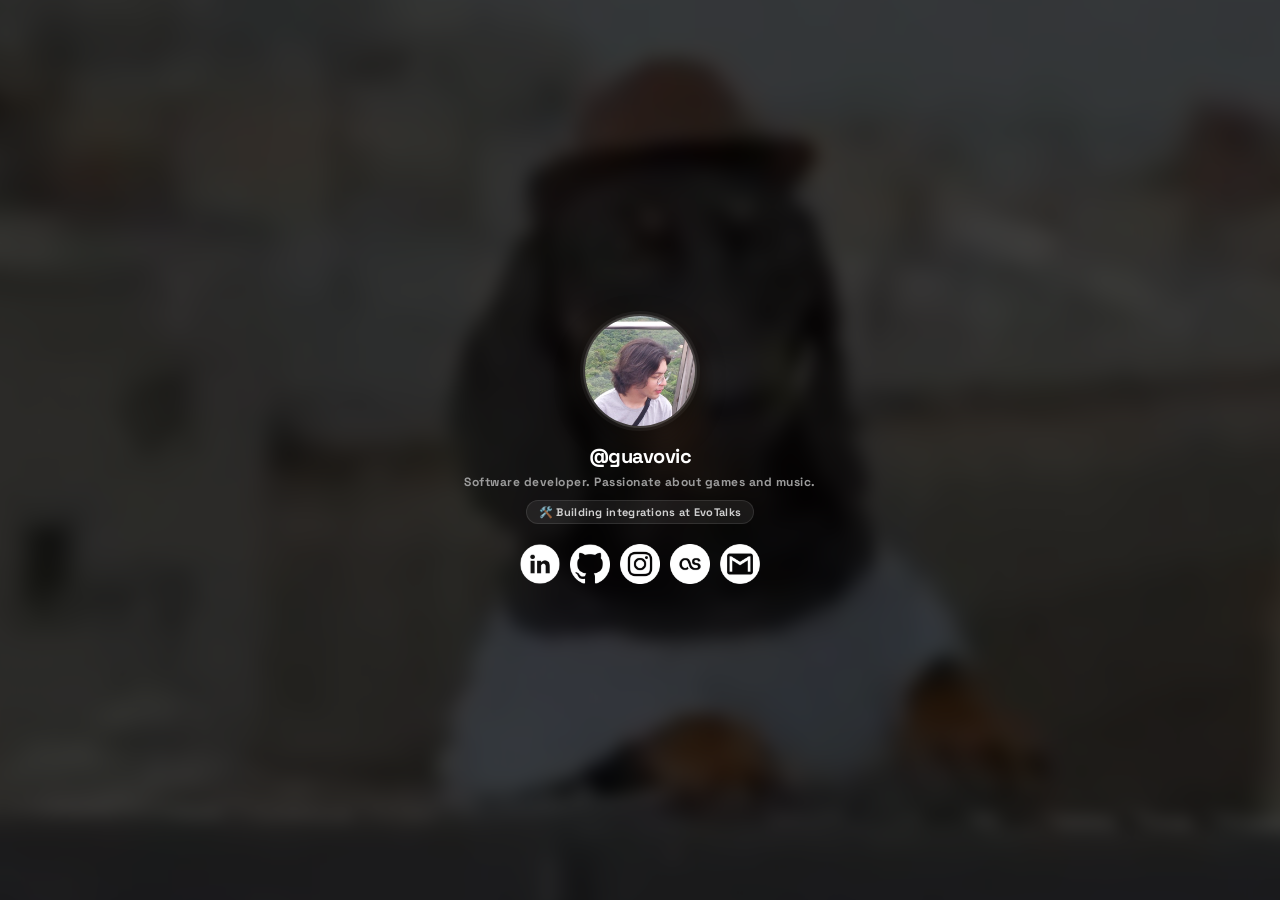
==== src/index.html @ 667173b1 "chore: rebuild site under /src with PWA base and background Drop the old guavovic-personal layout an" ====
<!DOCTYPE html>
<html lang="en">

<head>
    <meta charset="UTF-8">
    <meta name="viewport" content="width=device-width, initial-scale=1.0">
    <meta name="theme-color" content="#121212">

    <title>guavovic | Gustavo Victor</title>
    <meta name="description"
        content="Gustavo Victor - software developer focused on back-end, integrations and automation.">

    <meta property="og:title" content="guavovic | Gustavo Victor">
    <meta property="og:description" content="Software developer focused on back-end, integrations and automation.">
    <meta property="og:image" content="images/preview.jpg">
    <meta property="og:type" content="website">
    <meta property="og:url" content="https://guavovic.vercel.app/">

    <meta name="twitter:card" content="summary_large_image">
    <meta name="twitter:title" content="guavovic | Gustavo Victor">
    <meta name="twitter:description" content="Software developer focused on back-end, integrations and automation.">
    <meta name="twitter:image" content="images/preview.jpg">

    <link id="favicon" rel="icon" type="image/png" href="images/favicon.png">
    <link rel="apple-touch-icon" href="images/icon-192.png">
    <link rel="manifest" href="manifest.json">

    <link rel="preconnect" href="https://fonts.googleapis.com">
    <link rel="preconnect" href="https://fonts.gstatic.com" crossorigin>
    <link href="https://fonts.googleapis.com/css2?family=Space+Grotesk:wght@400;500;700&display=swap" rel="stylesheet">

    <link rel="stylesheet" href="css/styles.css">
</head>

<body class="intro">
    <div class="background" aria-hidden="true">
        <video class="background-video" autoplay muted loop playsinline poster="images/poster.jpg">
            <source src="videos/dj-dachshund-background.mp4" type="video/mp4">
        </video>
    </div>

    <div class="background-overlay"></div>

    <main class="profile-container">
        <div class="profile-block">
            <img src="images/profile.jpg" alt="guavovic" class="profile-img" id="profile-img">
            <h1 id="profile-title" title="Click to copy">@guavovic</h1>
            <p id="profile-description">Software developer. Passionate about games and music.</p>
            <p id="currently" class="currently">🛠️ Building integrations at EvoTalks</p>
        </div>

        <div class="spacer"></div>

        <nav class="links">
            <a href="https://www.linkedin.com/in/gustavo-victor-pinheiro/" target="_blank" rel="noopener noreferrer"
                aria-label="LinkedIn">
                <img src="images/icons/linkedin.png" alt="LinkedIn" class="icon">
            </a>
            <a href="https://github.com/guavovic" target="_blank" rel="noopener noreferrer" aria-label="GitHub">
                <img src="images/icons/github.png" alt="GitHub" class="icon">
            </a>
            <a href="https://instagram.com/victorguavo" target="_blank" rel="noopener noreferrer"
                aria-label="Instagram">
                <img src="images/icons/instagram.png" alt="Instagram" class="icon">
            </a>
            <a href="https://www.last.fm/user/guavovic" target="_blank" rel="noopener noreferrer" aria-label="Last.fm">
                <img src="images/icons/lastfm.png" alt="Last.fm" class="icon">
            </a>
            <a href="mailto:gustavo.victor.pinheiro@gmail.com" aria-label="Email">
                <img src="images/icons/email.png" alt="Email" class="icon">
            </a>
        </nav>
    </main>

    <div class="np-wrap">
        <div id="np-panel" class="np-panel" hidden>
            <div class="np-panel-head">
                <span>Top tracks · this week</span>
                <button id="np-close" class="np-close" aria-label="Close">&times;</button>
            </div>
            <ul id="np-toplist" class="np-toplist"></ul>
            <a class="np-panel-link" href="https://www.last.fm/user/guavovic" target="_blank" rel="noopener noreferrer">
                View full profile on Last.fm →
            </a>
        </div>

        <button id="now-playing" class="now-playing" type="button" aria-live="polite" aria-label="Open recent listening"
            hidden>
            <img id="np-art" class="np-art" src="" alt="">
            <span class="np-note" aria-hidden="true">♪</span>
            <div class="np-info">
                <span id="np-title" class="np-title"></span>
                <span id="np-artist" class="np-artist"></span>
            </div>
            <span class="np-bars" aria-hidden="true">
                <span></span><span></span><span></span><span></span>
            </span>
        </button>
    </div>

    <div id="local-time" class="local-time"></div>

    <div id="offline-badge" class="offline-badge" role="status" aria-live="polite">
        <span class="offline-dot"></span> You're offline
    </div>

    <div id="toast" class="toast" role="status" aria-live="polite"></div>

    <script src="js/config.js"></script>
    <script src="js/now-playing.js"></script>
    <script src="js/local-time.js"></script>
    <script src="js/weather.js"></script>
    <script src="js/greeting.js"></script>
    <script src="js/tilt.js"></script>
    <script src="js/cursor.js"></script>
    <script src="js/favicon.js"></script>
    <script src="js/confetti.js"></script>
    <script src="js/easter-egg.js"></script>
    <script src="js/anniversary.js"></script>
    <script src="js/offline.js"></script>
    <script src="js/console-msg.js"></script>
    <script src="js/tab-title.js"></script>
    <script src="js/seasonal.js"></script>
    <script src="js/flappy.js"></script>
    <script src="js/dino.js"></script>
    <script src="js/osu-mania.js"></script>
    <script src="js/button-animations.js"></script>
    <script src="js/background-parallax.js"></script>
    <script>
        if ('serviceWorker' in navigator) {
            window.addEventListener('load', function () {
                navigator.serviceWorker.register('sw.js').catch(function () { });
            });
        }
    </script>
</body>

</html>
---- src/css/styles.css ----
body {
    font-family: 'Space Grotesk', -apple-system, 'Segoe UI', Roboto, sans-serif;
    background-color: #121212;
    margin: 0;
    height: 100vh;
    height: 100dvh; /* respeita a barra do navegador no mobile */
    overflow: hidden;
    display: flex;
    justify-content: center;
    align-items: center;
    position: relative;
}

.background {
    position: fixed;
    inset: 0;
    overflow: hidden;
    z-index: 0;
    pointer-events: none;
    animation: fade-in 1.2s ease both;
}

.background-video {
    position: absolute;
    top: -12%;
    left: -12%;
    width: 124%;
    height: 124%;
    object-fit: cover;
    object-position: center;
    filter: blur(8px);
    will-change: transform;
}

.background-overlay {
    position: absolute;
    top: 0;
    left: 0;
    width: 100%;
    height: 100%;
    background-color: rgba(0, 0, 0, 0.75);
    pointer-events: none;
    z-index: 2;
}

.profile-container {
    background-color: rgba(0, 0, 0, 0);
    padding: 20px;
    border-radius: 10px;
    text-align: center;
    max-width: 400px;
    width: 100%;
    position: relative;
    z-index: 2;
    display: flex;
    flex-direction: column;
    align-items: center;
    justify-content: center;
    will-change: transform;
    transform-style: preserve-3d;
}

.profile-block {
    display: flex;
    flex-direction: column;
    align-items: center;
}

.profile-img {
    border-radius: 50%;
    width: 110px;
    height: 110px;
    object-fit: cover;
    margin-bottom: 12px;
    cursor: pointer;
    /* anel suave permanente + elevação, dá um ar mais "projetado" */
    box-shadow: 0 0 0 2px rgba(255, 255, 255, 0.15),
                0 0 0 5px rgba(255, 255, 255, 0.05),
                0 10px 30px rgba(0, 0, 0, 0.45);
    /* Sem 'transform' aqui de propósito: a animação de clique (gelatine)
       usa transform e começa/termina em scale(1) */
    transition: box-shadow 0.4s ease, filter 0.4s ease;
}

.profile-img:hover {
    box-shadow: 0 0 0 3px rgba(255, 255, 255, 0.35),
                0 0 0 7px rgba(255, 255, 255, 0.08),
                0 12px 34px rgba(0, 0, 0, 0.5);
    filter: brightness(1.08);
}

body.intro .profile-img,
body.intro h1,
body.intro p,
body.intro .links a {
    animation: fade-up 0.65s cubic-bezier(0.22, 1, 0.36, 1) backwards;
}

body.intro .profile-img { animation-delay: 0.10s; }
body.intro h1           { animation-delay: 0.24s; }
body.intro p            { animation-delay: 0.36s; }

/* Vem depois da entrada e tem especificidade maior, então o clique prevalece */
.profile-img.gelatine-animation,
h1.gelatine-animation,
p.gelatine-animation {
    animation: gelatine 0.5s ease-out;
}

h1 {
    color: #fff;
    margin: 5px 0;
    font-size: 20px;
    font-weight: 700;
    letter-spacing: -0.5px;
    cursor: pointer;
    transition: transform 0.5s ease-out;
}

p {
    color: #9c9c9c;
    margin: 0px 0;
    font-size: 12px;
    font-weight: bold;
    letter-spacing: 0.5px;
    cursor: pointer;
    transition: transform 0.5s ease-out;
}

/* Easter egg (Namoro) */

.egg-heart {
    position: fixed;
    bottom: -50px;
    z-index: 95;
    pointer-events: none;
    will-change: transform, opacity;
    animation-name: heart-float;
    animation-timing-function: ease-in;
    animation-fill-mode: forwards;
}

@keyframes heart-float {
    0% {
        transform: translate(0, 0) scale(0.6) rotate(0deg);
        opacity: 0;
    }
    15% {
        opacity: 1;
    }
    100% {
        transform: translate(var(--drift, 0), -110vh) scale(1.1) rotate(25deg);
        opacity: 0;
    }
}

.egg-name {
    position: fixed;
    inset: 0;
    z-index: 96;
    display: flex;
    align-items: center;
    justify-content: center;
    pointer-events: none;
    opacity: 0;
    transition: opacity 0.4s ease;
}

.egg-name.show {
    opacity: 1;
}

.egg-name span {
    font-size: clamp(48px, 13vw, 140px);
    font-weight: bold;
    color: #fff;
    text-shadow: 0 0 24px rgba(255, 90, 130, 0.9), 0 0 60px rgba(255, 90, 130, 0.5);
    transform: scale(0.6);
    transition: transform 0.5s cubic-bezier(0.22, 1.4, 0.4, 1);
}

.egg-name span em {
    font-style: normal;
}

.egg-name.show span {
    transform: scale(1);
    animation: heart-pulse 1s ease-in-out 0.5s infinite;
}

@keyframes heart-pulse {
    0%, 100% { transform: scale(1); }
    50% { transform: scale(1.05); }
}

/* Neve (dezembro) */

.snow-layer {
    position: fixed;
    inset: 0;
    z-index: 85;
    pointer-events: none;
    overflow: hidden;
}

.snowflake {
    position: absolute;
    top: -24px;
    color: #fff;
    pointer-events: none;
    will-change: transform;
    animation-name: snow-fall;
    animation-timing-function: linear;
    animation-fill-mode: forwards;
}

@keyframes snow-fall {
    to { transform: translate(var(--drift, 0), 105vh); }
}

/* Mini-jogos (Flappy / Dino) — overlay em tela cheia */

.game-overlay {
    position: fixed;
    inset: 0;
    z-index: 200;
    background: rgba(8, 8, 12, 0.35);
    backdrop-filter: blur(16px);
    -webkit-backdrop-filter: blur(16px);
    opacity: 0;
    transition: opacity 0.35s ease;
}

.game-overlay.show { opacity: 1; }

/* canvas ocupa a tela inteira e é transparente:
   o fundo borrado do site aparece atrás do jogo. */
.game-canvas {
    position: fixed;
    inset: 0;
    width: 100%;
    height: 100%;
    display: block;
    cursor: pointer;
    touch-action: none;
}

.game-hint {
    position: fixed;
    bottom: 22px;
    left: 50%;
    transform: translateX(-50%);
    text-align: center;
    font-size: 12px;
    font-weight: bold;
    color: rgba(255, 255, 255, 0.6);
    pointer-events: none;
}

.game-close {
    position: fixed;
    top: 20px;
    right: 20px;
    width: 38px;
    height: 38px;
    border-radius: 50%;
    background: rgba(30, 30, 36, 0.9);
    border: 1px solid rgba(255, 255, 255, 0.2);
    color: #fff;
    font-size: 20px;
    line-height: 1;
    cursor: pointer;
    z-index: 1;
    transition: background 0.2s ease, transform 0.2s ease;
}

.game-close:hover { background: rgba(60, 60, 68, 0.95); transform: scale(1.05); }

/* osu!mania — fundo do mapa e galeria (estilo song select) */

.osu-bg {
    position: fixed;
    inset: 0;
    background-size: cover;
    background-position: center;
    opacity: 0.2;
    filter: blur(3px) saturate(1.1);
    transform: scale(1.06);
    pointer-events: none;
}

.osu-gallery {
    display: flex;
    align-items: center;
    justify-content: center;
    background: rgba(6, 6, 10, 0.5);
}

.osu-panel {
    width: calc(100% - 36px);
    max-width: 540px;
    max-height: 84vh;
    display: flex;
    flex-direction: column;
    overflow: hidden;
    background: linear-gradient(180deg, rgba(24, 16, 22, 0.96), rgba(12, 10, 14, 0.97));
    border: 1px solid rgba(255, 105, 155, 0.22);
    border-radius: 16px;
    box-shadow: 0 30px 80px rgba(0, 0, 0, 0.7);
}

/* cabeçalho: badge "osu!" arredondado como o logo do jogo */
.osu-head {
    display: flex;
    align-items: center;
    gap: 12px;
    padding: 18px 20px;
    border-bottom: 1px solid rgba(255, 255, 255, 0.06);
}

.osu-logo {
    display: inline-flex;
    align-items: center;
    padding: 5px 14px 6px;
    font-size: 20px;
    font-weight: 700;
    color: #fff;
    background: #ff66aa;
    border-radius: 999px;
    box-shadow: 0 4px 16px rgba(255, 102, 170, 0.45);
}

.osu-mode {
    font-size: 12px;
    font-weight: 600;
    letter-spacing: 2.5px;
    text-transform: uppercase;
    color: #8a8a90;
}

.osu-load {
    margin: 16px 20px 0;
    display: flex;
    align-items: center;
    justify-content: center;
    gap: 8px;
    padding: 12px;
    font-size: 13px;
    font-weight: 600;
    color: #ffd6e6;
    background: rgba(255, 102, 170, 0.1);
    border: 1px dashed rgba(255, 102, 170, 0.4);
    border-radius: 10px;
    cursor: pointer;
    transition: background 0.15s ease, border-color 0.15s ease;
}

.osu-load:hover { background: rgba(255, 102, 170, 0.18); border-color: rgba(255, 102, 170, 0.7); }

.osu-list {
    display: flex;
    flex-direction: column;
    gap: 8px;
    padding: 16px 20px 8px;
    overflow-y: auto;
}

.osu-list::-webkit-scrollbar { width: 8px; }
.osu-list::-webkit-scrollbar-thumb { background: rgba(255, 102, 170, 0.3); border-radius: 4px; }

.osu-empty {
    color: #6c6c72;
    font-size: 12px;
    text-align: center;
    padding: 30px 0;
}

/* cartão do mapa: imagem de fundo dominante + gradiente à esquerda, estilo carrossel do osu */
.osu-card {
    position: relative;
    overflow: hidden;
    padding: 12px 14px;
    border-radius: 10px;
    background-image: var(--thumb);
    background-color: #1a1620;
    background-size: cover;
    background-position: center;
    transition: transform 0.18s ease, box-shadow 0.18s ease;
}

.osu-card.no-thumb { background-color: rgba(255, 255, 255, 0.03); }

.osu-card::before {
    content: "";
    position: absolute;
    inset: 0;
    background: linear-gradient(90deg, rgba(10, 8, 12, 0.94) 25%, rgba(10, 8, 12, 0.6) 65%, rgba(10, 8, 12, 0.4));
    z-index: 0;
}

.osu-card:hover {
    transform: translateX(6px);
    box-shadow: -3px 0 0 0 #ff66aa;
}

.osu-card > * { position: relative; z-index: 1; }

.osu-card-top {
    display: flex;
    align-items: center;
    gap: 10px;
    margin-bottom: 10px;
}

.osu-card-info {
    flex: 1;
    min-width: 0;
}

.osu-card-title {
    color: #fff;
    font-size: 15px;
    font-weight: 700;
    white-space: nowrap;
    overflow: hidden;
    text-overflow: ellipsis;
}

.osu-card-sub {
    color: #b7a9b0;
    font-size: 11px;
    margin-top: 1px;
    white-space: nowrap;
    overflow: hidden;
    text-overflow: ellipsis;
}

.osu-del {
    flex-shrink: 0;
    width: 26px;
    height: 26px;
    border-radius: 50%;
    border: none;
    background: rgba(0, 0, 0, 0.35);
    color: #cfc3c8;
    font-size: 17px;
    line-height: 1;
    cursor: pointer;
    transition: background 0.2s ease, color 0.2s ease;
}

.osu-del:hover { background: rgba(255, 90, 90, 0.5); color: #fff; }

/* pills de dificuldade com "star dot" colorido por nível */
.osu-diffs {
    display: flex;
    flex-wrap: wrap;
    gap: 6px;
}

.osu-diff {
    display: inline-flex;
    align-items: center;
    gap: 6px;
    padding: 5px 12px 5px 9px;
    font-size: 12px;
    font-weight: 600;
    color: #fff;
    background: rgba(0, 0, 0, 0.4);
    border: 1px solid rgba(255, 255, 255, 0.14);
    border-radius: 999px;
    cursor: pointer;
    transition: background 0.15s ease, transform 0.15s ease, border-color 0.15s ease;
}

.osu-diff::before {
    content: "";
    width: 8px;
    height: 8px;
    border-radius: 50%;
    background: var(--dot, #ff66aa);
    box-shadow: 0 0 6px var(--dot, #ff66aa);
}

.osu-diff:hover {
    background: rgba(255, 102, 170, 0.28);
    border-color: rgba(255, 102, 170, 0.6);
    transform: translateY(-1px);
}

.osu-foot {
    color: #5a5a60;
    font-size: 10px;
    text-align: center;
    padding: 10px 20px 16px;
    border-top: 1px solid rgba(255, 255, 255, 0.05);
}

/* Currently */

.currently {
    display: inline-flex;
    align-items: center;
    gap: 6px;
    margin-top: 10px;
    padding: 4px 12px;
    font-size: 11px;
    font-weight: bold;
    letter-spacing: 0.3px;
    color: #cfcfcf;
    background-color: rgba(255, 255, 255, 0.07);
    border: 1px solid rgba(255, 255, 255, 0.1);
    border-radius: 999px;
    cursor: default;
    transition: opacity 0.3s ease;
}

/* Confete */

.confetti-piece {
    position: fixed;
    top: 0;
    left: 0;
    width: 8px;
    height: 8px;
    border-radius: 2px;
    pointer-events: none;
    z-index: 110;
    will-change: transform, opacity;
}

/* Card de aniversário */

.anniv-card {
    position: fixed;
    bottom: 20px;
    left: 50%;
    z-index: 80;

    display: flex;
    flex-direction: row;
    align-items: center;
    gap: 14px;
    width: calc(100% - 32px);
    max-width: 700px;
    padding: 14px 42px 14px 14px;

    background: linear-gradient(160deg, rgba(50, 24, 34, 0.45), rgba(24, 22, 26, 0.4));
    border: 1px solid rgba(255, 120, 150, 0.28);
    border-radius: 16px;
    box-shadow: 0 12px 40px rgba(0, 0, 0, 0.45), 0 0 40px rgba(255, 90, 130, 0.12);
    backdrop-filter: blur(18px) saturate(1.2);
    -webkit-backdrop-filter: blur(18px) saturate(1.2);

    opacity: 0;
    transform: translate(-50%, 140%); /* começa abaixo da tela */
    transition: opacity 0.5s ease, transform 0.5s cubic-bezier(0.22, 1, 0.36, 1);
}

.anniv-card.show {
    opacity: 1;
    transform: translate(-50%, 0);
}

.anniv-close {
    position: absolute;
    top: 8px;
    right: 12px;
    background: none;
    border: none;
    color: rgba(255, 255, 255, 0.6);
    font-size: 20px;
    line-height: 1;
    cursor: pointer;
}

.anniv-close:hover { color: #fff; }

.anniv-photo {
    width: 58px;
    height: 58px;
    border-radius: 50%;
    object-fit: cover;
    border: 2px solid rgba(255, 150, 170, 0.6);
    flex-shrink: 0;
    align-self: center;
}

.anniv-info {
    display: flex;
    flex-direction: column;
    justify-content: center;
    gap: 4px;
    min-width: 0;
    flex: 1 1 auto;
    align-self: center;
}

.anniv-title {
    color: #fff;
    font-size: 15px;
    font-weight: bold;
    line-height: 1.2;
}

.anniv-phrase {
    color: #ff9db3;
    font-size: 13px;
    font-weight: bold;
    line-height: 1.2;
    min-height: 16px;
    transition: opacity 0.3s ease;
}

.anniv-spotify {
    width: 340px;
    height: 80px;
    border: none;
    border-radius: 12px;
    flex: 0 0 auto; /* largura fixa: não encolhe nem corta o player */
    align-self: center;
}

/* empilha quando não cabe o layout horizontal */
@media (max-width: 680px) {
    .anniv-card {
        flex-direction: column;
        align-items: stretch;
        text-align: center;
        gap: 10px;
        padding: 14px 16px;
    }

    .anniv-info {
        align-items: center;
    }

    .anniv-photo {
        align-self: center;
    }

    .anniv-spotify {
        width: 100%;
    }
}

/* Cursor com rastro */

.cursor-glow {
    position: fixed;
    top: 0;
    left: 0;
    width: 26px;
    height: 26px;
    margin: -13px 0 0 -13px;
    border-radius: 50%;
    background: radial-gradient(circle, rgba(255, 255, 255, 0.55) 0%, rgba(255, 255, 255, 0) 70%);
    pointer-events: none;
    z-index: 90;
    mix-blend-mode: screen;
    transition: opacity 0.3s ease;
    will-change: transform;
}

/* Indicador de offline */

.offline-badge {
    position: fixed;
    top: 16px;
    left: 50%;
    transform: translateX(-50%) translateY(-14px);
    z-index: 70;

    display: flex;
    align-items: center;
    gap: 7px;
    padding: 6px 14px;
    font-size: 12px;
    font-weight: bold;
    color: #fff;
    background-color: rgba(30, 20, 22, 0.9);
    border: 1px solid rgba(255, 120, 120, 0.3);
    border-radius: 999px;
    box-shadow: 0 6px 20px rgba(0, 0, 0, 0.4);
    backdrop-filter: blur(6px);
    -webkit-backdrop-filter: blur(6px);

    opacity: 0;
    pointer-events: none;
    transition: opacity 0.3s ease, transform 0.3s cubic-bezier(0.22, 1, 0.36, 1);
}

.offline-badge.show {
    opacity: 1;
    transform: translateX(-50%) translateY(0);
}

.offline-dot {
    width: 8px;
    height: 8px;
    border-radius: 50%;
    background-color: #ff5a5a;
    animation: offline-pulse 1.4s ease-in-out infinite;
}

@keyframes offline-pulse {
    0%, 100% { opacity: 1; }
    50% { opacity: 0.35; }
}

/* Now playing card (Last.fm) */

.np-wrap {
    position: fixed;
    right: 20px;
    bottom: 20px;
    z-index: 50;
    display: flex;
    flex-direction: column;
    align-items: flex-end;
    gap: 10px;
}

.now-playing {
    display: flex;
    align-items: center;
    text-align: left;
    gap: 12px;
    width: fit-content;
    max-width: 300px;
    padding: 10px 14px 10px 10px;
    font-family: inherit;

    background-color: rgba(20, 20, 22, 0.92);
    border: 1px solid rgba(255, 255, 255, 0.1);
    border-radius: 12px;
    box-shadow: 0 8px 24px rgba(0, 0, 0, 0.45);
    backdrop-filter: blur(8px);
    -webkit-backdrop-filter: blur(8px);

    cursor: pointer;
    opacity: 0;
    transform: translateY(16px);
    transition: opacity 0.4s ease, transform 0.4s cubic-bezier(0.22, 1, 0.36, 1);
}

.now-playing.show {
    opacity: 1;
    transform: translateY(0);
}

.now-playing:hover {
    border-color: rgba(255, 255, 255, 0.22);
    transform: translateY(-2px);
}

.np-art {
    width: 46px;
    height: 46px;
    border-radius: 6px;
    object-fit: cover;
    flex-shrink: 0;
    background-color: #333;
}

/* placeholder mostrado quando não há nada tocando */
.np-note {
    display: none;
    width: 46px;
    height: 46px;
    border-radius: 6px;
    flex-shrink: 0;
    align-items: center;
    justify-content: center;
    font-size: 22px;
    color: #8a8a8a;
    background-color: rgba(255, 255, 255, 0.06);
}

.now-playing.not-live .np-art { display: none; }
.now-playing.not-live .np-note { display: flex; }
.now-playing.not-live .np-title { color: #cfcfcf; }
.now-playing.not-live .np-bars span { background-color: #555; }

.np-info {
    display: flex;
    flex-direction: column;
    min-width: 0;
    max-width: 190px; /* nomes longos cortam aqui; curtos encolhem o card */
    line-height: 1.3;
}

.np-title,
.np-artist {
    white-space: nowrap;
    overflow: hidden;
    text-overflow: ellipsis;
}

.np-title {
    color: #fff;
    font-size: 13px;
    font-weight: bold;
}

.np-artist {
    color: #9c9c9c;
    font-size: 11px;
    font-weight: bold;
}

.np-bars {
    display: inline-flex;
    align-items: flex-end;
    gap: 2px;
    height: 16px;
    flex-shrink: 0;
    margin-left: 2px;
}

.np-bars span {
    width: 3px;
    height: 35%;
    background-color: #1db954;
    border-radius: 1px;
}

/* barrinhas só dançam quando está tocando ao vivo */
.now-playing.is-live .np-bars span {
    animation: equalize 0.9s ease-in-out infinite;
}

.now-playing.is-live .np-bars span:nth-child(1) { animation-delay: 0s; }
.now-playing.is-live .np-bars span:nth-child(2) { animation-delay: 0.25s; }
.now-playing.is-live .np-bars span:nth-child(3) { animation-delay: 0.5s; }
.now-playing.is-live .np-bars span:nth-child(4) { animation-delay: 0.15s; }

@keyframes equalize {
    0%, 100% { height: 25%; }
    50% { height: 100%; }
}

/* Painel expandido (top faixas) */

.np-panel {
    width: 300px;
    max-width: 300px;
    padding: 14px;
    background-color: rgba(20, 20, 22, 0.95);
    border: 1px solid rgba(255, 255, 255, 0.1);
    border-radius: 12px;
    box-shadow: 0 8px 24px rgba(0, 0, 0, 0.5);
    backdrop-filter: blur(8px);
    -webkit-backdrop-filter: blur(8px);

    opacity: 0;
    transform: translateY(10px);
    transition: opacity 0.25s ease, transform 0.25s cubic-bezier(0.22, 1, 0.36, 1);
}

.np-panel.show {
    opacity: 1;
    transform: translateY(0);
}

.np-panel-head {
    display: flex;
    align-items: center;
    justify-content: space-between;
    font-size: 11px;
    font-weight: bold;
    letter-spacing: 0.5px;
    text-transform: uppercase;
    color: #9c9c9c;
    margin-bottom: 10px;
}

.np-close {
    background: none;
    border: none;
    color: #9c9c9c;
    font-size: 18px;
    line-height: 1;
    cursor: pointer;
    padding: 0 2px;
}

.np-close:hover { color: #fff; }

.np-toplist {
    list-style: none;
    margin: 0;
    padding: 0;
}

.np-toplist li {
    display: flex;
    align-items: center;
    gap: 10px;
    padding: 6px 0;
    border-bottom: 1px solid rgba(255, 255, 255, 0.06);
}

.np-toplist li:last-child { border-bottom: none; }

.np-toplist li.clickable { cursor: pointer; }
.np-toplist li.clickable:hover .np-toptitle { color: #1db954; }

.np-rank {
    color: #666;
    font-size: 12px;
    font-weight: bold;
    width: 14px;
    flex-shrink: 0;
}

.np-toptext {
    display: flex;
    flex-direction: column;
    min-width: 0;
    flex: 1;
    line-height: 1.25;
}

.np-toptitle,
.np-topartist {
    white-space: nowrap;
    overflow: hidden;
    text-overflow: ellipsis;
}

.np-toptitle {
    color: #fff;
    font-size: 12px;
    font-weight: bold;
    transition: color 0.2s ease;
}

.np-topartist {
    color: #9c9c9c;
    font-size: 10px;
}

.np-plays {
    color: #666;
    font-size: 10px;
    font-weight: bold;
    flex-shrink: 0;
}

.np-panel-link {
    display: block;
    margin-top: 12px;
    color: #b3b3b3;
    font-size: 11px;
    font-weight: bold;
    text-decoration: none;
    text-align: center;
}

.np-panel-link:hover { color: #fff; }

/* Horário local */

.local-time {
    position: fixed;
    left: 20px;
    bottom: 20px;
    z-index: 40;
    font-size: 11px;
    font-weight: bold;
    letter-spacing: 0.3px;
    color: rgba(255, 255, 255, 0.55);
    pointer-events: none;
    animation: fade-in 1s ease 0.9s backwards;
}

@media (max-width: 480px) {
    .np-wrap {
        left: 12px;
        right: 12px;
        bottom: 12px;
    }

    .now-playing,
    .np-panel {
        width: auto;
        max-width: none;
    }

    /* horário sobe pro topo pra não brigar com o card no rodapé */
    .local-time {
        top: 14px;
        bottom: auto;
        right: 14px;
    }
}

/* Toast */

.toast {
    position: fixed;
    bottom: 28px;
    left: 50%;
    transform: translateX(-50%) translateY(12px);
    background-color: rgba(20, 20, 22, 0.95);
    color: #fff;
    font-size: 13px;
    font-weight: bold;
    padding: 10px 18px;
    border-radius: 8px;
    border: 1px solid rgba(255, 255, 255, 0.12);
    box-shadow: 0 8px 24px rgba(0, 0, 0, 0.4);
    opacity: 0;
    pointer-events: none;
    z-index: 100;
    transition: opacity 0.25s ease, transform 0.25s cubic-bezier(0.22, 1, 0.36, 1);
}

.toast.show {
    opacity: 1;
    transform: translateX(-50%) translateY(0);
}

.links {
    display: flex;
    flex-direction: row;
    align-items: center;
    justify-content: center;
    gap: 10px;
    margin-top: 0px;
}

.links a {
    display: flex;
    align-items: center;
    justify-content: center;
    width: 40px;
    height: 40px;
    border-radius: 50%;
    background-color: rgba(0, 0, 0, 0);
    transition: background-color 0.3s ease;
}

.links .icon {
    width: 100%;
    height: 100%;
    max-width: 100%;
    max-height: 100%;
    object-fit: contain;
    transition: transform 0.35s cubic-bezier(0.22, 1, 0.36, 1),
                filter 0.35s ease;
}

.links a:hover .icon {
    transform: translateY(-5px) scale(1.08);
    filter: drop-shadow(0 4px 10px rgba(255, 255, 255, 0.25));
}

.links a:active .icon {
    transform: translateY(-2px) scale(0.96);
    transition-duration: 0.1s;
}

.links a:focus-visible {
    outline: 2px solid #fff;
    outline-offset: 3px;
}

@keyframes gelatine {
    0%, 100% { transform: scale(1); }
    25% { transform: scale(0.9, 1.1); }
    50% { transform: scale(1.1, 0.9); }
    75% { transform: scale(0.95, 1.05); }
}

/* Animações de entrada */

@keyframes fade-up {
    from {
        opacity: 0;
        transform: translateY(14px);
    }
    to {
        opacity: 1;
        transform: translateY(0);
    }
}

@keyframes fade-in {
    from { opacity: 0; }
    to   { opacity: 1; }
}

body.intro .links a:nth-child(1) { animation-delay: 0.52s; }
body.intro .links a:nth-child(2) { animation-delay: 0.60s; }
body.intro .links a:nth-child(3) { animation-delay: 0.68s; }
body.intro .links a:nth-child(4) { animation-delay: 0.76s; }
body.intro .links a:nth-child(5) { animation-delay: 0.84s; }

.spacer {
    height: 20px;
}

@media (prefers-reduced-motion: reduce) {

    *,
    *::before,
    *::after {
        animation-duration: 0.01ms !important;
        animation-iteration-count: 1 !important;
        transition-duration: 0.01ms !important;
    }
}

/* Celulares */
@media (max-width: 480px) {
    .profile-img {
        width: 96px;
        height: 96px;
    }

    .links a {
        width: 36px;
        height: 36px;
    }

    /* dá respiro pro card de música não colar no conteúdo */
    .spacer {
        height: 40px;
    }
}

/* Telas baixas / paisagem no celular */
@media (max-height: 480px) {
    .profile-img {
        width: 72px;
        height: 72px;
        margin-bottom: 6px;
    }

    .spacer {
        height: 10px;
    }
}
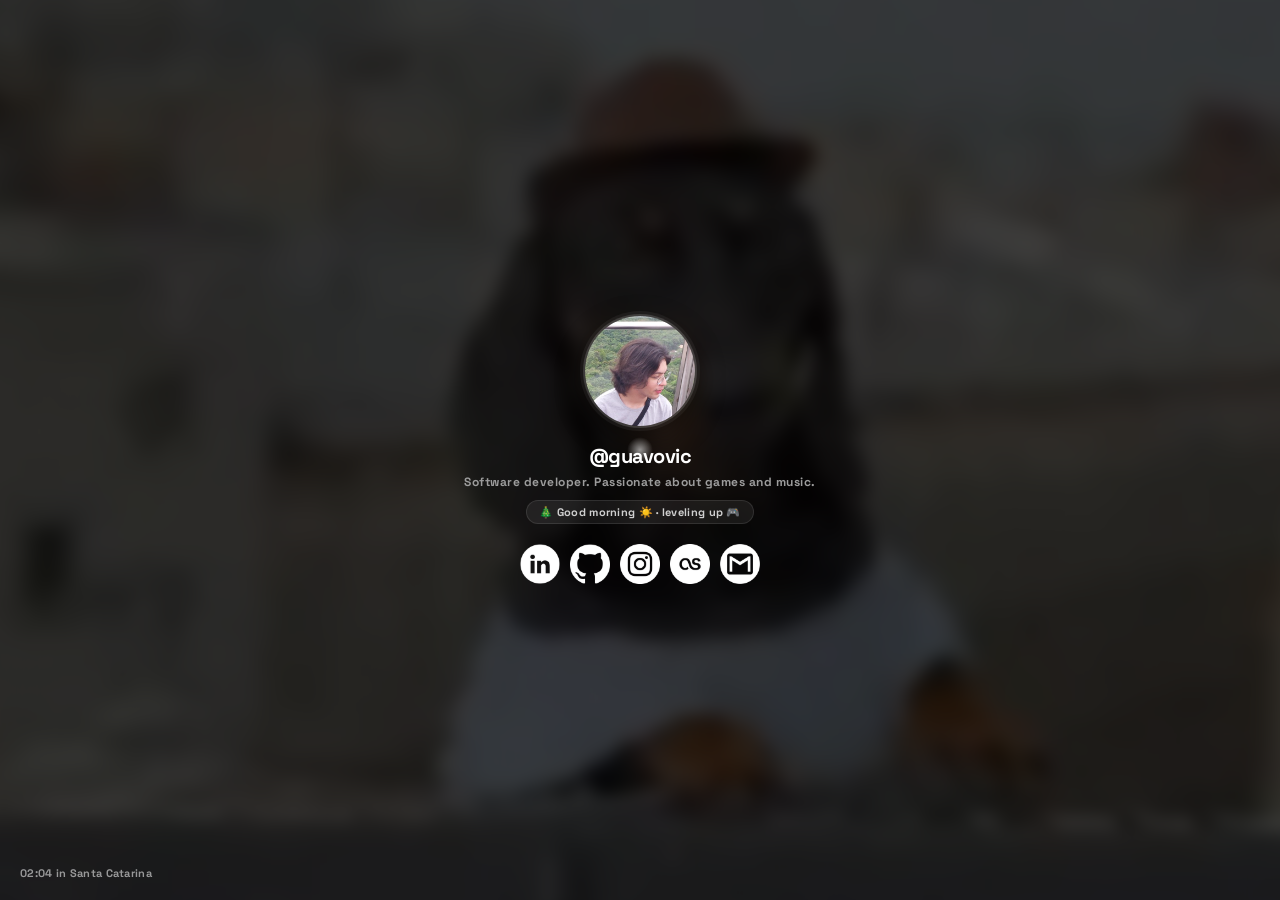
==== commit 08d1190a: "feat: add security headers via vercel.json; externalize SW registration Adds Content-Security-Policy" ====
--- a/src/index.html
+++ b/src/index.html
@@ -126,13 +126,7 @@
     <script src="js/osu-mania.js"></script>
     <script src="js/button-animations.js"></script>
     <script src="js/background-parallax.js"></script>
-    <script>
-        if ('serviceWorker' in navigator) {
-            window.addEventListener('load', function () {
-                navigator.serviceWorker.register('sw.js').catch(function () { });
-            });
-        }
-    </script>
+    <script src="js/sw-register.js"></script>
 </body>
 
 </html>
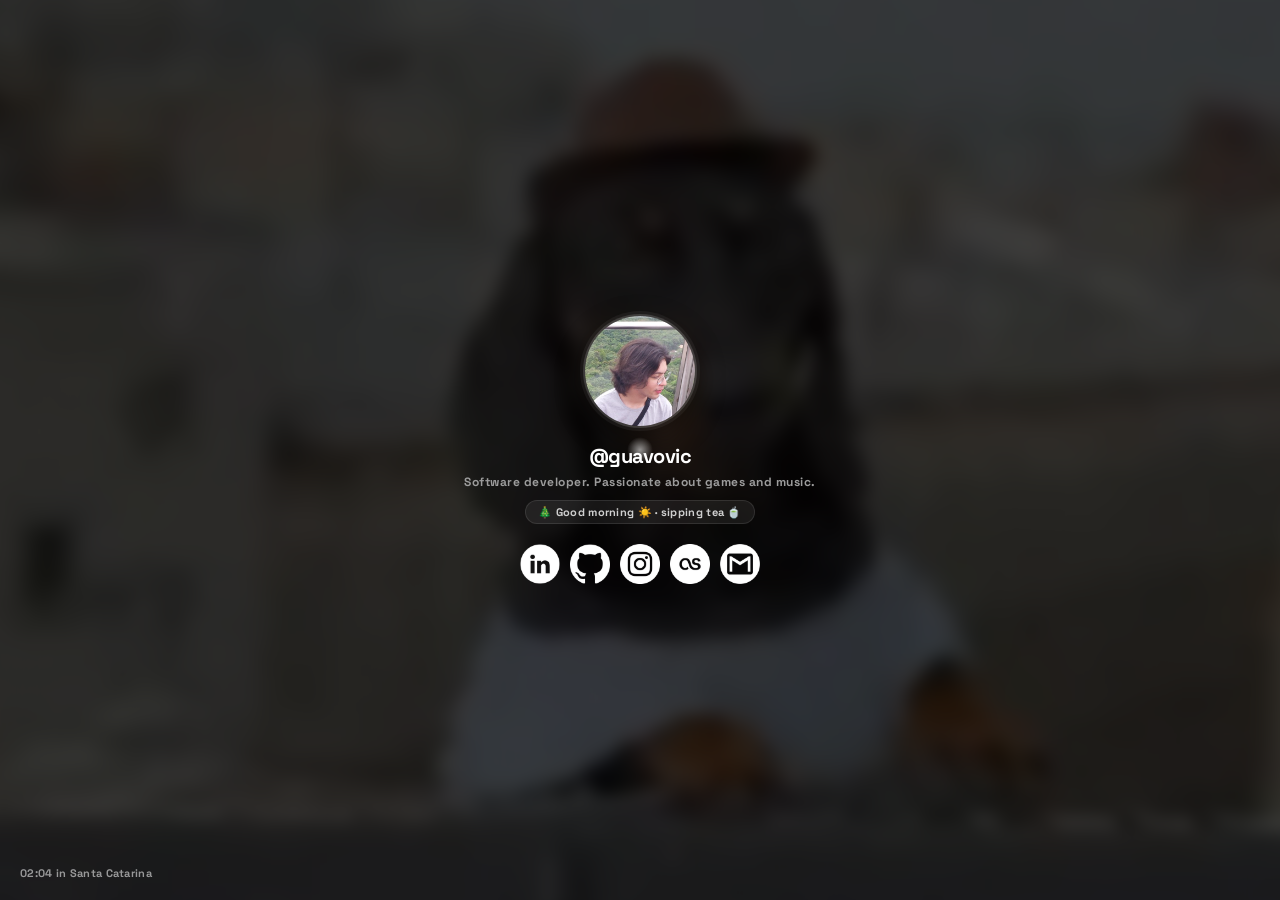
==== commit 9beb6f0a: "feat: add Vercel Web Analytics (cookieless) for static HTML Adds the plain-HTML analytics script (/_" ====
--- a/src/index.html
+++ b/src/index.html
@@ -126,6 +126,11 @@
     <script src="js/osu-mania.js"></script>
     <script src="js/button-animations.js"></script>
     <script src="js/background-parallax.js"></script>
+
+    <!-- Vercel Web Analytics (cookieless). Só coleta no domínio da Vercel. -->
+    <script src="js/va-init.js"></script>
+    <script defer src="/_vercel/insights/script.js"></script>
+
     <script src="js/sw-register.js"></script>
 </body>
 
